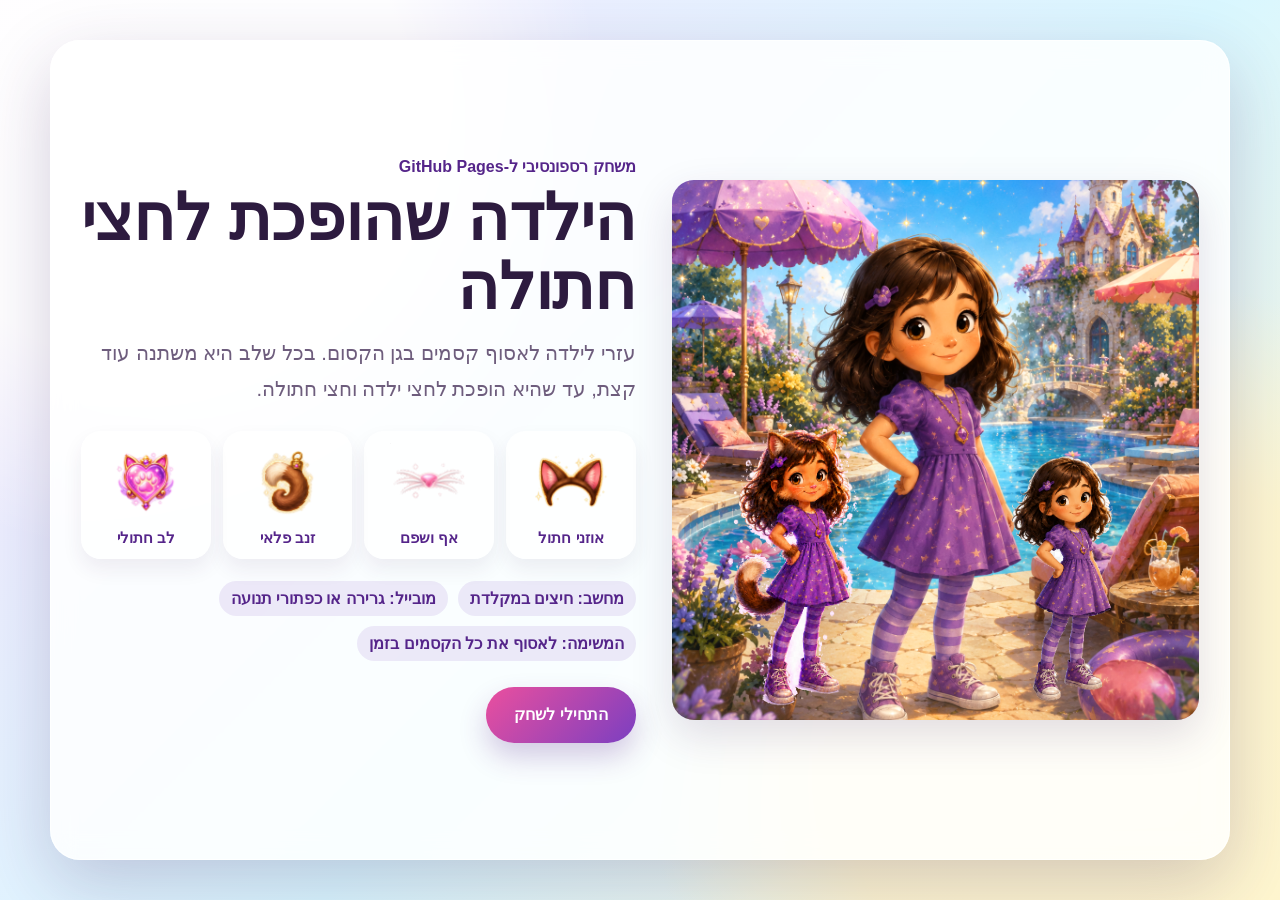
==== cat_girl/game/index.html @ 0f25071b "cat girl game" ====
<!DOCTYPE html>
<html lang="he" dir="rtl">
<head>
  <meta charset="UTF-8" />
  <meta name="viewport" content="width=device-width, initial-scale=1.0" />
  <title>הילדה שהופכת לחצי חתולה</title>
  <link rel="stylesheet" href="style.css" />
</head>
<body>
  <main class="app">
    <section class="screen start-screen is-active" id="startScreen">
      <div class="panel hero-panel">
        <div class="hero-art">
          <img src="assets/background.png" alt="עולם קסום" class="hero-bg" />
          <img src="assets/girl-0.png" alt="הילדה" class="hero-girl hero-girl-left" />
          <img src="assets/girl-4.png" alt="הילדה החצי חתולה" class="hero-girl hero-girl-right" />
        </div>

        <div class="hero-copy">
          <p class="eyebrow">משחק רספונסיבי ל-GitHub Pages</p>
          <h1>הילדה שהופכת לחצי חתולה</h1>
          <p class="lead">
            עזרי לילדה לאסוף קסמים בגן הקסום. בכל שלב היא משתנה עוד קצת,
            עד שהיא הופכת לחצי ילדה וחצי חתולה.
          </p>

          <div class="steps-preview">
            <div class="preview-step"><img src="assets/item-ears.png" alt="אוזניים" /><span>אוזני חתול</span></div>
            <div class="preview-step"><img src="assets/item-whiskers.png" alt="שפם" /><span>אף ושפם</span></div>
            <div class="preview-step"><img src="assets/item-tail.png" alt="זנב" /><span>זנב פלאי</span></div>
            <div class="preview-step"><img src="assets/item-heart.png" alt="לב קסום" /><span>לב חתולי</span></div>
          </div>

          <div class="rules-list">
            <span>מחשב: חיצים במקלדת</span>
            <span>מובייל: גרירה או כפתורי תנועה</span>
            <span>המשימה: לאסוף את כל הקסמים בזמן</span>
          </div>

          <button id="startBtn" class="primary-btn" type="button">התחילי לשחק</button>
        </div>
      </div>
    </section>

    <section class="screen game-screen" id="gameScreen">
      <header class="hud">
        <div class="hud-card">
          <span class="hud-label">שלב</span>
          <strong id="stageLabel">ילדה רגילה</strong>
        </div>
        <div class="hud-card progress-card">
          <span class="hud-label">התקדמות</span>
          <div class="progress-track" id="progressTrack">
            <span class="progress-dot is-active"></span>
            <span class="progress-dot"></span>
            <span class="progress-dot"></span>
            <span class="progress-dot"></span>
            <span class="progress-dot"></span>
          </div>
        </div>
        <div class="hud-card">
          <span class="hud-label">זמן</span>
          <strong id="timeText">90</strong>
        </div>
      </header>

      <section class="board-wrap">
        <div class="board" id="board" aria-label="אזור המשחק">
          <img src="assets/background.png" alt="רקע" class="board-bg" />
          <div class="board-overlay"></div>
          <div class="floating-sparkle s1"></div>
          <div class="floating-sparkle s2"></div>
          <div class="floating-sparkle s3"></div>
          <div class="floating-sparkle s4"></div>

          <div class="story-bubble" id="storyBubble">אספי קודם את אוזני החתול</div>

          <img id="collectible" class="collectible" src="assets/item-ears.png" alt="פריט קסם" />
          <img id="player" class="player" src="assets/girl-0.png" alt="הילדה" />
          <div id="burst" class="burst"></div>
        </div>
      </section>

      <nav class="mobile-controls" aria-label="כפתורי תנועה">
        <button type="button" data-dir="up">למעלה</button>
        <div class="mobile-row">
          <button type="button" data-dir="right">ימינה</button>
          <button type="button" data-dir="left">שמאלה</button>
        </div>
        <button type="button" data-dir="down">למטה</button>
      </nav>
    </section>

    <section class="screen end-screen" id="endScreen">
      <div class="panel end-panel">
        <div class="end-art">
          <img src="assets/background.png" alt="רקע קסום" class="end-bg" />
          <img id="endGirl" src="assets/girl-4.png" alt="הילדה החצי חתולה" class="end-girl" />
        </div>

        <div class="end-copy">
          <p class="eyebrow">כל הכבוד</p>
          <h2 id="endTitle">היא הפכה לחצי חתולה</h2>
          <p id="endText" class="lead small">
            עכשיו היא יכולה להגיד לכולם בחיוך:
            אבא שלה היה חתול ואמא שלה בת אדם.
          </p>
          <button id="restartBtn" class="primary-btn" type="button">לשחק שוב</button>
        </div>
      </div>
    </section>
  </main>

  <script src="script.js"></script>
</body>
</html>
---- cat_girl/game/style.css ----
* {
  box-sizing: border-box;
}

:root {
  --ink: #2d1b3f;
  --muted: #6e5d7d;
  --purple: #7b3fc1;
  --purple-dark: #55258a;
  --pink: #eb4f9e;
  --gold: #ffc94d;
  --panel: rgba(255, 255, 255, 0.84);
  --panel-strong: rgba(255, 255, 255, 0.92);
  --border: rgba(255, 255, 255, 0.75);
  --shadow: 0 24px 70px rgba(63, 35, 94, 0.22);
  --radius: 30px;
}

html,
body {
  min-height: 100%;
  margin: 0;
}

body {
  font-family: Arial, "Noto Sans Hebrew", sans-serif;
  color: var(--ink);
  background:
    radial-gradient(circle at 12% 12%, rgba(255,255,255,0.95) 0 16rem, transparent 28rem),
    radial-gradient(circle at 88% 84%, rgba(255,246,206,0.92) 0 18rem, transparent 30rem),
    linear-gradient(135deg, #fae7ff, #d9f7ff 56%, #fff6dc);
  overflow-x: hidden;
}

button {
  font: inherit;
}

img {
  max-width: 100%;
  display: block;
}

.app {
  width: 100%;
  min-height: 100svh;
  display: grid;
  place-items: center;
  padding: clamp(10px, 2.2vw, 28px);
}

.screen {
  display: none;
  width: min(1180px, 100%);
}

.screen.is-active {
  display: block;
}

.panel {
  display: grid;
  gap: clamp(18px, 4vw, 36px);
  padding: clamp(16px, 3vw, 30px);
  border-radius: var(--radius);
  background: var(--panel);
  border: 1px solid var(--border);
  box-shadow: var(--shadow);
  backdrop-filter: blur(12px);
}

.hero-panel,
.end-panel {
  grid-template-columns: minmax(300px, 0.95fr) minmax(300px, 1fr);
  align-items: center;
  min-height: min(820px, calc(100svh - 24px));
}

.hero-art,
.end-art {
  position: relative;
  min-height: 540px;
  border-radius: calc(var(--radius) - 8px);
  overflow: hidden;
  background: #efe2ff;
  box-shadow: inset 0 0 0 1px rgba(123, 63, 193, 0.08), 0 16px 42px rgba(63, 35, 94, 0.15);
}

.hero-bg,
.end-bg {
  position: absolute;
  inset: 0;
  width: 100%;
  height: 100%;
  object-fit: cover;
  filter: saturate(1.05) brightness(1.02);
}

.hero-art::after,
.end-art::after {
  content: "";
  position: absolute;
  inset: 0;
  background: linear-gradient(to top, rgba(255,255,255,0.1), transparent 35%);
}

.hero-girl,
.end-girl {
  position: absolute;
  bottom: 0;
  z-index: 2;
  filter: drop-shadow(0 14px 24px rgba(33, 15, 53, 0.2));
}

.hero-girl-left {
  right: 4%;
  width: clamp(220px, 40%, 300px);
}

.hero-girl-right {
  left: 2%;
  width: clamp(240px, 46%, 350px);
}

.end-girl {
  right: 50%;
  transform: translateX(50%);
  width: min(78%, 430px);
}

.eyebrow {
  margin: 0 0 8px;
  color: var(--purple-dark);
  font-weight: 900;
}

h1,
h2 {
  margin: 0;
  line-height: 1.08;
}

h1 {
  font-size: clamp(2rem, 5vw, 4.6rem);
}

h2 {
  font-size: clamp(2rem, 4.8vw, 4rem);
}

.lead {
  margin: 14px 0 0;
  color: var(--muted);
  font-size: clamp(1.05rem, 2vw, 1.26rem);
  line-height: 1.75;
}

.lead.small {
  max-width: 36rem;
}

.steps-preview {
  display: grid;
  grid-template-columns: repeat(4, minmax(0, 1fr));
  gap: 12px;
  margin-top: 24px;
}

.preview-step {
  display: grid;
  justify-items: center;
  gap: 8px;
  padding: 12px 10px;
  border-radius: 20px;
  background: rgba(255,255,255,0.72);
  box-shadow: 0 10px 20px rgba(63, 35, 94, 0.08);
}

.preview-step img {
  width: 78px;
  aspect-ratio: 1;
  object-fit: contain;
}

.preview-step span {
  text-align: center;
  font-weight: 800;
  color: var(--purple-dark);
  font-size: 0.95rem;
}

.rules-list {
  display: flex;
  flex-wrap: wrap;
  gap: 10px;
  margin: 22px 0 0;
}

.rules-list span {
  padding: 8px 12px;
  border-radius: 999px;
  background: rgba(123, 63, 193, 0.11);
  color: var(--purple-dark);
  font-weight: 800;
}

.primary-btn {
  margin-top: 26px;
  min-height: 56px;
  border: 0;
  border-radius: 999px;
  padding: 14px 28px;
  background: linear-gradient(135deg, var(--pink), var(--purple));
  color: white;
  font-weight: 900;
  cursor: pointer;
  box-shadow: 0 14px 28px rgba(85, 37, 138, 0.24);
  transition: transform 160ms ease, filter 160ms ease;
}

.primary-btn:hover,
.primary-btn:focus-visible {
  transform: translateY(-1px);
  filter: brightness(1.05);
}

.game-screen {
  width: min(1100px, 100%);
}

.hud {
  display: grid;
  grid-template-columns: 1fr 1.3fr 1fr;
  gap: clamp(8px, 1.8vw, 14px);
  margin-bottom: 12px;
}

.hud-card {
  min-height: 72px;
  display: grid;
  align-content: center;
  justify-items: center;
  padding: 10px 12px;
  border-radius: 20px;
  background: var(--panel-strong);
  box-shadow: 0 12px 24px rgba(63, 35, 94, 0.11);
}

.hud-label {
  color: var(--muted);
  font-size: 0.85rem;
  font-weight: 800;
}

.hud-card strong {
  color: var(--purple-dark);
  font-size: clamp(1rem, 2.2vw, 1.4rem);
}

.progress-track {
  display: flex;
  gap: 9px;
  margin-top: 6px;
}

.progress-dot {
  width: 14px;
  height: 14px;
  border-radius: 999px;
  background: rgba(123, 63, 193, 0.18);
  box-shadow: inset 0 0 0 1px rgba(123, 63, 193, 0.16);
}

.progress-dot.is-active,
.progress-dot.is-done {
  background: linear-gradient(135deg, var(--gold), var(--pink));
  box-shadow: 0 0 0 4px rgba(255, 201, 77, 0.16);
}

.board-wrap {
  position: relative;
}

.board {
  position: relative;
  width: 100%;
  height: min(70svh, 680px);
  min-height: 420px;
  overflow: hidden;
  border-radius: var(--radius);
  border: 8px solid rgba(255,255,255,0.94);
  box-shadow: var(--shadow);
  touch-action: none;
  background: #d9f7ff;
}

.board-bg {
  position: absolute;
  inset: 0;
  width: 100%;
  height: 100%;
  object-fit: cover;
}

.board-overlay {
  position: absolute;
  inset: 0;
  background:
    radial-gradient(circle at top, rgba(255,255,255,0.12), transparent 30%),
    linear-gradient(to bottom, rgba(255,255,255,0.04), rgba(255,255,255,0.12));
}

.story-bubble {
  position: absolute;
  top: 16px;
  right: 50%;
  transform: translateX(50%);
  z-index: 10;
  width: min(90%, 540px);
  padding: 12px 18px;
  border-radius: 999px;
  background: rgba(255,255,255,0.92);
  color: var(--purple-dark);
  font-weight: 900;
  text-align: center;
  box-shadow: 0 12px 28px rgba(63, 35, 94, 0.14);
}

.player,
.collectible {
  position: absolute;
  z-index: 7;
  user-select: none;
  -webkit-user-drag: none;
}

.player {
  width: clamp(116px, 18vw, 182px);
  left: 50%;
  top: 70%;
  transform: translate(-50%, -50%);
  filter: drop-shadow(0 14px 24px rgba(44, 21, 73, 0.24));
}

.collectible {
  width: clamp(76px, 11vw, 110px);
  left: 18%;
  top: 26%;
  transform: translate(-50%, -50%);
  animation: bob 1.5s ease-in-out infinite alternate;
  filter: drop-shadow(0 12px 20px rgba(44, 21, 73, 0.14));
}

.collectible.collected {
  animation: collect 360ms ease forwards;
}

.burst {
  position: absolute;
  width: 140px;
  height: 140px;
  border-radius: 999px;
  background: radial-gradient(circle, rgba(255,255,255,0.85), rgba(255,255,255,0) 70%);
  opacity: 0;
  transform: translate(-50%, -50%) scale(0.2);
  pointer-events: none;
  z-index: 9;
}

.burst.is-active {
  animation: burst 500ms ease forwards;
}

.floating-sparkle {
  position: absolute;
  width: 20px;
  height: 20px;
  background: rgba(255,255,255,0.95);
  clip-path: polygon(50% 0, 63% 37%, 100% 50%, 63% 63%, 50% 100%, 37% 63%, 0 50%, 37% 37%);
  opacity: 0.88;
  filter: drop-shadow(0 0 10px rgba(255,255,255,0.8));
}

.s1 { top: 15%; left: 11%; animation: twinkle 1.4s ease-in-out infinite alternate; }
.s2 { top: 22%; right: 12%; animation: twinkle 1.8s ease-in-out infinite alternate; }
.s3 { bottom: 26%; left: 18%; animation: twinkle 1.6s ease-in-out infinite alternate; }
.s4 { bottom: 18%; right: 19%; animation: twinkle 1.9s ease-in-out infinite alternate; }

.mobile-controls {
  display: none;
  width: min(420px, 100%);
  margin: 12px auto 0;
  gap: 8px;
  justify-items: center;
}

.mobile-row {
  width: 100%;
  display: grid;
  grid-template-columns: 1fr 1fr;
  gap: 8px;
}

.mobile-controls button {
  width: 100%;
  min-height: 48px;
  border: 0;
  border-radius: 999px;
  background: rgba(255,255,255,0.84);
  color: var(--purple-dark);
  font-weight: 900;
  box-shadow: 0 10px 18px rgba(63, 35, 94, 0.12);
}

@keyframes bob {
  from { transform: translate(-50%, -50%) translateY(0); }
  to { transform: translate(-50%, -50%) translateY(-10px); }
}

@keyframes collect {
  to { transform: translate(-50%, -50%) scale(1.45); opacity: 0; }
}

@keyframes burst {
  0% { opacity: 0.9; transform: translate(-50%, -50%) scale(0.2); }
  100% { opacity: 0; transform: translate(-50%, -50%) scale(1.2); }
}

@keyframes twinkle {
  from { transform: scale(0.7) rotate(0deg); opacity: 0.45; }
  to { transform: scale(1.15) rotate(22deg); opacity: 1; }
}

@media (max-width: 900px) {
  .hero-panel,
  .end-panel {
    grid-template-columns: 1fr;
    min-height: auto;
  }

  .hero-art,
  .end-art {
    min-height: 400px;
  }

  .hero-girl-left { right: 4%; width: min(45%, 250px); }
  .hero-girl-right { left: 0; width: min(52%, 290px); }

  .steps-preview {
    grid-template-columns: repeat(2, minmax(0, 1fr));
  }

  .hud {
    grid-template-columns: 1fr;
  }

  .board {
    height: 62svh;
    min-height: 360px;
    border-width: 6px;
  }

  .mobile-controls {
    display: grid;
  }
}

@media (max-width: 520px) {
  .app { padding: 10px; }
  .panel { padding: 14px; border-radius: 22px; }
  .hero-art,
  .end-art { min-height: 330px; }
  .hero-girl-left { width: min(42%, 210px); }
  .hero-girl-right { width: min(50%, 240px); }
  h1 { font-size: clamp(1.8rem, 8vw, 2.7rem); }
  h2 { font-size: clamp(1.8rem, 7vw, 2.7rem); }
  .preview-step img { width: 64px; }
  .board { min-height: 330px; height: 56svh; border-radius: 22px; }
  .story-bubble { border-radius: 20px; font-size: 0.96rem; }
  .progress-dot { width: 12px; height: 12px; }
}

@media (prefers-reduced-motion: reduce) {
  .player,
  .collectible,
  .floating-sparkle,
  .primary-btn {
    transition: none;
    animation: none;
  }
}
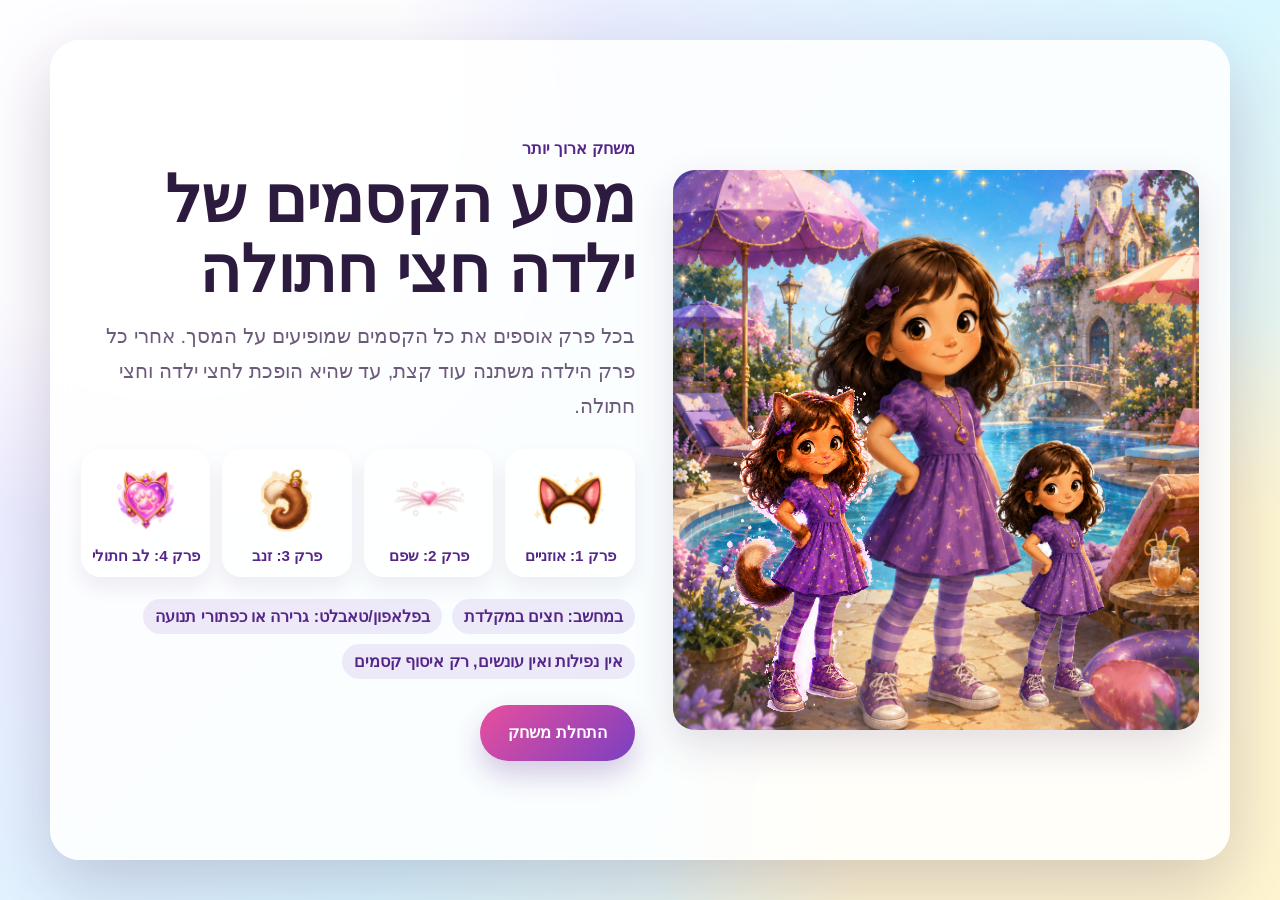
==== commit c649b904: "game" ====
--- a/cat_girl/game/index.html
+++ b/cat_girl/game/index.html
@@ -3,109 +3,114 @@
 <head>
   <meta charset="UTF-8" />
   <meta name="viewport" content="width=device-width, initial-scale=1.0" />
-  <title>הילדה שהופכת לחצי חתולה</title>
+  <title>מסע הקסמים של ילדה חצי חתולה</title>
   <link rel="stylesheet" href="style.css" />
 </head>
 <body>
   <main class="app">
     <section class="screen start-screen is-active" id="startScreen">
-      <div class="panel hero-panel">
-        <div class="hero-art">
-          <img src="assets/background.png" alt="עולם קסום" class="hero-bg" />
-          <img src="assets/girl-0.png" alt="הילדה" class="hero-girl hero-girl-left" />
-          <img src="assets/girl-4.png" alt="הילדה החצי חתולה" class="hero-girl hero-girl-right" />
+      <div class="layout-card start-card">
+        <div class="art-card">
+          <img src="assets/background.png" alt="בריכה קסומה" class="art-bg" />
+          <img src="assets/girl-0.png" alt="הילדה לפני הקסם" class="start-girl girl-human" />
+          <img src="assets/girl-4.png" alt="הילדה אחרי הקסם" class="start-girl girl-cat" />
         </div>
 
-        <div class="hero-copy">
-          <p class="eyebrow">משחק רספונסיבי ל-GitHub Pages</p>
-          <h1>הילדה שהופכת לחצי חתולה</h1>
+        <div class="copy-card">
+          <p class="eyebrow">משחק ארוך יותר</p>
+          <h1>מסע הקסמים של ילדה חצי חתולה</h1>
           <p class="lead">
-            עזרי לילדה לאסוף קסמים בגן הקסום. בכל שלב היא משתנה עוד קצת,
-            עד שהיא הופכת לחצי ילדה וחצי חתולה.
+            בכל פרק אוספים את כל הקסמים שמופיעים על המסך.
+            אחרי כל פרק הילדה משתנה עוד קצת, עד שהיא הופכת לחצי ילדה וחצי חתולה.
           </p>
 
-          <div class="steps-preview">
-            <div class="preview-step"><img src="assets/item-ears.png" alt="אוזניים" /><span>אוזני חתול</span></div>
-            <div class="preview-step"><img src="assets/item-whiskers.png" alt="שפם" /><span>אף ושפם</span></div>
-            <div class="preview-step"><img src="assets/item-tail.png" alt="זנב" /><span>זנב פלאי</span></div>
-            <div class="preview-step"><img src="assets/item-heart.png" alt="לב קסום" /><span>לב חתולי</span></div>
+          <div class="chapter-list">
+            <div><img src="assets/item-ears.png" alt="" /><span>פרק 1: אוזניים</span></div>
+            <div><img src="assets/item-whiskers.png" alt="" /><span>פרק 2: שפם</span></div>
+            <div><img src="assets/item-tail.png" alt="" /><span>פרק 3: זנב</span></div>
+            <div><img src="assets/item-heart.png" alt="" /><span>פרק 4: לב חתולי</span></div>
           </div>
 
-          <div class="rules-list">
-            <span>מחשב: חיצים במקלדת</span>
-            <span>מובייל: גרירה או כפתורי תנועה</span>
-            <span>המשימה: לאסוף את כל הקסמים בזמן</span>
+          <div class="rules">
+            <span>במחשב: חצים במקלדת</span>
+            <span>בפלאפון/טאבלט: גרירה או כפתורי תנועה</span>
+            <span>אין נפילות ואין עונשים, רק איסוף קסמים</span>
           </div>
 
-          <button id="startBtn" class="primary-btn" type="button">התחילי לשחק</button>
+          <button type="button" id="startBtn" class="primary-btn">התחלת משחק</button>
         </div>
       </div>
     </section>
 
     <section class="screen game-screen" id="gameScreen">
-      <header class="hud">
-        <div class="hud-card">
-          <span class="hud-label">שלב</span>
-          <strong id="stageLabel">ילדה רגילה</strong>
+      <header class="topbar">
+        <div class="stat">
+          <span>פרק</span>
+          <strong id="chapterText">1 / 4</strong>
         </div>
-        <div class="hud-card progress-card">
-          <span class="hud-label">התקדמות</span>
-          <div class="progress-track" id="progressTrack">
-            <span class="progress-dot is-active"></span>
-            <span class="progress-dot"></span>
-            <span class="progress-dot"></span>
-            <span class="progress-dot"></span>
-            <span class="progress-dot"></span>
+
+        <div class="stat wide">
+          <span id="chapterName">אוספים אוזניים</span>
+          <div class="bar">
+            <div class="bar-fill" id="barFill"></div>
           </div>
         </div>
-        <div class="hud-card">
-          <span class="hud-label">זמן</span>
-          <strong id="timeText">90</strong>
+
+        <div class="stat">
+          <span>נאסף</span>
+          <strong id="scoreText">0 / 5</strong>
         </div>
       </header>
 
-      <section class="board-wrap">
+      <section class="game-panel">
         <div class="board" id="board" aria-label="אזור המשחק">
-          <img src="assets/background.png" alt="רקע" class="board-bg" />
-          <div class="board-overlay"></div>
-          <div class="floating-sparkle s1"></div>
-          <div class="floating-sparkle s2"></div>
-          <div class="floating-sparkle s3"></div>
-          <div class="floating-sparkle s4"></div>
+          <img src="assets/background.png" alt="" class="board-bg" />
+          <div class="board-shade"></div>
 
-          <div class="story-bubble" id="storyBubble">אספי קודם את אוזני החתול</div>
+          <div class="message" id="message">אספי את כל אוזני החתול</div>
 
-          <img id="collectible" class="collectible" src="assets/item-ears.png" alt="פריט קסם" />
+          <div class="sparkle sparkle-one"></div>
+          <div class="sparkle sparkle-two"></div>
+          <div class="sparkle sparkle-three"></div>
+          <div class="sparkle sparkle-four"></div>
+
           <img id="player" class="player" src="assets/girl-0.png" alt="הילדה" />
-          <div id="burst" class="burst"></div>
+
+          <div class="level-complete" id="levelComplete">
+            <div>
+              <h2 id="levelTitle">יופי</h2>
+              <p id="levelText">הילדה השתנתה עוד קצת.</p>
+              <button type="button" id="continueBtn" class="primary-btn small">המשך</button>
+            </div>
+          </div>
         </div>
+
+        <nav class="move-controls" aria-label="כפתורי תנועה">
+          <button type="button" data-dir="up">למעלה</button>
+          <div class="move-row">
+            <button type="button" data-dir="right">ימינה</button>
+            <button type="button" data-dir="left">שמאלה</button>
+          </div>
+          <button type="button" data-dir="down">למטה</button>
+        </nav>
       </section>
-
-      <nav class="mobile-controls" aria-label="כפתורי תנועה">
-        <button type="button" data-dir="up">למעלה</button>
-        <div class="mobile-row">
-          <button type="button" data-dir="right">ימינה</button>
-          <button type="button" data-dir="left">שמאלה</button>
-        </div>
-        <button type="button" data-dir="down">למטה</button>
-      </nav>
     </section>
 
     <section class="screen end-screen" id="endScreen">
-      <div class="panel end-panel">
-        <div class="end-art">
-          <img src="assets/background.png" alt="רקע קסום" class="end-bg" />
-          <img id="endGirl" src="assets/girl-4.png" alt="הילדה החצי חתולה" class="end-girl" />
+      <div class="layout-card end-card">
+        <div class="art-card">
+          <img src="assets/background.png" alt="בריכה קסומה" class="art-bg" />
+          <img src="assets/girl-4.png" alt="הילדה חצי חתולה" class="end-girl" />
         </div>
 
-        <div class="end-copy">
-          <p class="eyebrow">כל הכבוד</p>
-          <h2 id="endTitle">היא הפכה לחצי חתולה</h2>
-          <p id="endText" class="lead small">
-            עכשיו היא יכולה להגיד לכולם בחיוך:
-            אבא שלה היה חתול ואמא שלה בת אדם.
+        <div class="copy-card">
+          <p class="eyebrow">הקסם הושלם</p>
+          <h2>היא הפכה לחצי ילדה וחצי חתולה</h2>
+          <p class="lead">
+            עכשיו היא יכולה להסביר לילדים בחיוך:
+            אבא שלה היה חתול, ואמא שלה בת אדם.
           </p>
-          <button id="restartBtn" class="primary-btn" type="button">לשחק שוב</button>
+          <button type="button" id="againBtn" class="primary-btn">לשחק שוב</button>
         </div>
       </div>
     </section>
--- a/cat_girl/game/style.css
+++ b/cat_girl/game/style.css
@@ -3,16 +3,15 @@
 }
 
 :root {
-  --ink: #2d1b3f;
-  --muted: #6e5d7d;
+  --ink: #2d1a3f;
+  --muted: #6c5b7a;
   --purple: #7b3fc1;
   --purple-dark: #55258a;
-  --pink: #eb4f9e;
-  --gold: #ffc94d;
-  --panel: rgba(255, 255, 255, 0.84);
-  --panel-strong: rgba(255, 255, 255, 0.92);
-  --border: rgba(255, 255, 255, 0.75);
-  --shadow: 0 24px 70px rgba(63, 35, 94, 0.22);
+  --pink: #e84f9d;
+  --gold: #ffc94c;
+  --panel: rgba(255, 255, 255, 0.86);
+  --panel-strong: rgba(255, 255, 255, 0.94);
+  --shadow: 0 24px 70px rgba(57, 28, 88, 0.22);
   --radius: 30px;
 }
 
@@ -26,9 +25,9 @@
   font-family: Arial, "Noto Sans Hebrew", sans-serif;
   color: var(--ink);
   background:
-    radial-gradient(circle at 12% 12%, rgba(255,255,255,0.95) 0 16rem, transparent 28rem),
-    radial-gradient(circle at 88% 84%, rgba(255,246,206,0.92) 0 18rem, transparent 30rem),
-    linear-gradient(135deg, #fae7ff, #d9f7ff 56%, #fff6dc);
+    radial-gradient(circle at 12% 10%, rgba(255, 255, 255, 0.95) 0 16rem, transparent 28rem),
+    radial-gradient(circle at 88% 86%, rgba(255, 246, 208, 0.95) 0 18rem, transparent 30rem),
+    linear-gradient(135deg, #fae7ff, #d9f7ff 58%, #fff4d8);
   overflow-x: hidden;
 }
 
@@ -37,8 +36,8 @@
 }
 
 img {
+  display: block;
   max-width: 100%;
-  display: block;
 }
 
 .app {
@@ -58,74 +57,66 @@
   display: block;
 }
 
-.panel {
-  display: grid;
-  gap: clamp(18px, 4vw, 36px);
+.layout-card {
+  display: grid;
+  grid-template-columns: minmax(300px, 0.95fr) minmax(300px, 1fr);
+  gap: clamp(18px, 4vw, 38px);
+  align-items: center;
+  min-height: min(820px, calc(100svh - 24px));
   padding: clamp(16px, 3vw, 30px);
   border-radius: var(--radius);
   background: var(--panel);
-  border: 1px solid var(--border);
+  border: 1px solid rgba(255, 255, 255, 0.75);
   box-shadow: var(--shadow);
   backdrop-filter: blur(12px);
 }
 
-.hero-panel,
-.end-panel {
-  grid-template-columns: minmax(300px, 0.95fr) minmax(300px, 1fr);
-  align-items: center;
-  min-height: min(820px, calc(100svh - 24px));
-}
-
-.hero-art,
-.end-art {
+.art-card {
   position: relative;
-  min-height: 540px;
+  min-height: 560px;
+  overflow: hidden;
   border-radius: calc(var(--radius) - 8px);
-  overflow: hidden;
-  background: #efe2ff;
-  box-shadow: inset 0 0 0 1px rgba(123, 63, 193, 0.08), 0 16px 42px rgba(63, 35, 94, 0.15);
-}
-
-.hero-bg,
-.end-bg {
+  background: #d9f7ff;
+  box-shadow: inset 0 0 0 1px rgba(123, 63, 193, 0.09), 0 16px 42px rgba(57, 28, 88, 0.14);
+}
+
+.art-bg {
   position: absolute;
   inset: 0;
   width: 100%;
   height: 100%;
   object-fit: cover;
-  filter: saturate(1.05) brightness(1.02);
-}
-
-.hero-art::after,
-.end-art::after {
+}
+
+.art-card::after {
   content: "";
   position: absolute;
   inset: 0;
-  background: linear-gradient(to top, rgba(255,255,255,0.1), transparent 35%);
-}
-
-.hero-girl,
+  background: linear-gradient(to top, rgba(255, 255, 255, 0.12), transparent 36%);
+}
+
+.start-girl,
 .end-girl {
   position: absolute;
   bottom: 0;
   z-index: 2;
-  filter: drop-shadow(0 14px 24px rgba(33, 15, 53, 0.2));
-}
-
-.hero-girl-left {
+  filter: drop-shadow(0 14px 24px rgba(36, 18, 54, 0.24));
+}
+
+.girl-human {
   right: 4%;
-  width: clamp(220px, 40%, 300px);
-}
-
-.hero-girl-right {
-  left: 2%;
-  width: clamp(240px, 46%, 350px);
+  width: min(46%, 300px);
+}
+
+.girl-cat {
+  left: 0;
+  width: min(54%, 360px);
 }
 
 .end-girl {
+  width: min(78%, 430px);
   right: 50%;
   transform: translateX(50%);
-  width: min(78%, 430px);
 }
 
 .eyebrow {
@@ -155,48 +146,45 @@
   line-height: 1.75;
 }
 
-.lead.small {
-  max-width: 36rem;
-}
-
-.steps-preview {
+.chapter-list {
   display: grid;
   grid-template-columns: repeat(4, minmax(0, 1fr));
   gap: 12px;
   margin-top: 24px;
 }
 
-.preview-step {
+.chapter-list div {
   display: grid;
   justify-items: center;
   gap: 8px;
+  min-height: 128px;
   padding: 12px 10px;
   border-radius: 20px;
-  background: rgba(255,255,255,0.72);
-  box-shadow: 0 10px 20px rgba(63, 35, 94, 0.08);
-}
-
-.preview-step img {
+  background: rgba(255, 255, 255, 0.72);
+  box-shadow: 0 10px 20px rgba(57, 28, 88, 0.08);
+}
+
+.chapter-list img {
   width: 78px;
-  aspect-ratio: 1;
+  height: 78px;
   object-fit: contain;
 }
 
-.preview-step span {
+.chapter-list span {
   text-align: center;
+  color: var(--purple-dark);
   font-weight: 800;
-  color: var(--purple-dark);
   font-size: 0.95rem;
 }
 
-.rules-list {
+.rules {
   display: flex;
   flex-wrap: wrap;
   gap: 10px;
-  margin: 22px 0 0;
-}
-
-.rules-list span {
+  margin-top: 22px;
+}
+
+.rules span {
   padding: 8px 12px;
   border-radius: 999px;
   background: rgba(123, 63, 193, 0.11);
@@ -205,19 +193,25 @@
 }
 
 .primary-btn {
+  min-height: 56px;
   margin-top: 26px;
-  min-height: 56px;
+  padding: 14px 28px;
   border: 0;
   border-radius: 999px;
-  padding: 14px 28px;
   background: linear-gradient(135deg, var(--pink), var(--purple));
-  color: white;
+  color: #fff;
   font-weight: 900;
   cursor: pointer;
   box-shadow: 0 14px 28px rgba(85, 37, 138, 0.24);
   transition: transform 160ms ease, filter 160ms ease;
 }
 
+.primary-btn.small {
+  min-height: 48px;
+  margin-top: 12px;
+  padding: 12px 22px;
+}
+
 .primary-btn:hover,
 .primary-btn:focus-visible {
   transform: translateY(-1px);
@@ -228,14 +222,14 @@
   width: min(1100px, 100%);
 }
 
-.hud {
-  display: grid;
-  grid-template-columns: 1fr 1.3fr 1fr;
+.topbar {
+  display: grid;
+  grid-template-columns: 0.85fr 1.4fr 0.85fr;
   gap: clamp(8px, 1.8vw, 14px);
   margin-bottom: 12px;
 }
 
-.hud-card {
+.stat {
   min-height: 72px;
   display: grid;
   align-content: center;
@@ -243,55 +237,49 @@
   padding: 10px 12px;
   border-radius: 20px;
   background: var(--panel-strong);
-  box-shadow: 0 12px 24px rgba(63, 35, 94, 0.11);
-}
-
-.hud-label {
+  box-shadow: 0 12px 24px rgba(57, 28, 88, 0.11);
+}
+
+.stat span {
   color: var(--muted);
   font-size: 0.85rem;
   font-weight: 800;
-}
-
-.hud-card strong {
+  text-align: center;
+}
+
+.stat strong {
   color: var(--purple-dark);
   font-size: clamp(1rem, 2.2vw, 1.4rem);
 }
 
-.progress-track {
-  display: flex;
-  gap: 9px;
-  margin-top: 6px;
-}
-
-.progress-dot {
-  width: 14px;
-  height: 14px;
+.bar {
+  width: min(100%, 360px);
+  height: 12px;
+  margin-top: 8px;
+  overflow: hidden;
   border-radius: 999px;
-  background: rgba(123, 63, 193, 0.18);
-  box-shadow: inset 0 0 0 1px rgba(123, 63, 193, 0.16);
-}
-
-.progress-dot.is-active,
-.progress-dot.is-done {
-  background: linear-gradient(135deg, var(--gold), var(--pink));
-  box-shadow: 0 0 0 4px rgba(255, 201, 77, 0.16);
-}
-
-.board-wrap {
-  position: relative;
+  background: rgba(123, 63, 193, 0.16);
+}
+
+.bar-fill {
+  height: 100%;
+  width: 0%;
+  border-radius: inherit;
+  background: linear-gradient(90deg, var(--gold), var(--pink), var(--purple));
+  transition: width 220ms ease;
 }
 
 .board {
   position: relative;
   width: 100%;
   height: min(70svh, 680px);
-  min-height: 420px;
+  min-height: 430px;
   overflow: hidden;
   border-radius: var(--radius);
-  border: 8px solid rgba(255,255,255,0.94);
+  border: 8px solid rgba(255, 255, 255, 0.94);
+  background: #d9f7ff;
   box-shadow: var(--shadow);
   touch-action: none;
-  background: #d9f7ff;
 }
 
 .board-bg {
@@ -302,76 +290,95 @@
   object-fit: cover;
 }
 
-.board-overlay {
+.board-shade {
   position: absolute;
   inset: 0;
   background:
-    radial-gradient(circle at top, rgba(255,255,255,0.12), transparent 30%),
-    linear-gradient(to bottom, rgba(255,255,255,0.04), rgba(255,255,255,0.12));
-}
-
-.story-bubble {
-  position: absolute;
-  top: 16px;
+    radial-gradient(circle at top, rgba(255,255,255,0.14), transparent 30%),
+    linear-gradient(to bottom, rgba(255,255,255,0.02), rgba(255,255,255,0.12));
+}
+
+.message {
+  position: absolute;
+  z-index: 12;
+  top: 14px;
   right: 50%;
   transform: translateX(50%);
-  z-index: 10;
-  width: min(90%, 540px);
+  width: min(90%, 560px);
   padding: 12px 18px;
   border-radius: 999px;
-  background: rgba(255,255,255,0.92);
+  background: rgba(255, 255, 255, 0.94);
   color: var(--purple-dark);
   font-weight: 900;
   text-align: center;
-  box-shadow: 0 12px 28px rgba(63, 35, 94, 0.14);
+  box-shadow: 0 12px 28px rgba(57, 28, 88, 0.14);
 }
 
 .player,
 .collectible {
   position: absolute;
-  z-index: 7;
   user-select: none;
   -webkit-user-drag: none;
 }
 
 .player {
-  width: clamp(116px, 18vw, 182px);
+  z-index: 8;
+  width: clamp(118px, 18vw, 184px);
   left: 50%;
-  top: 70%;
+  top: 72%;
   transform: translate(-50%, -50%);
   filter: drop-shadow(0 14px 24px rgba(44, 21, 73, 0.24));
 }
 
+.player.is-changing {
+  animation: changePulse 420ms ease;
+}
+
 .collectible {
-  width: clamp(76px, 11vw, 110px);
-  left: 18%;
-  top: 26%;
+  z-index: 7;
+  width: clamp(64px, 9.5vw, 98px);
   transform: translate(-50%, -50%);
+  object-fit: contain;
+  filter: drop-shadow(0 12px 18px rgba(44, 21, 73, 0.16));
   animation: bob 1.5s ease-in-out infinite alternate;
-  filter: drop-shadow(0 12px 20px rgba(44, 21, 73, 0.14));
 }
 
 .collectible.collected {
-  animation: collect 360ms ease forwards;
-}
-
-.burst {
-  position: absolute;
-  width: 140px;
-  height: 140px;
-  border-radius: 999px;
-  background: radial-gradient(circle, rgba(255,255,255,0.85), rgba(255,255,255,0) 70%);
-  opacity: 0;
-  transform: translate(-50%, -50%) scale(0.2);
+  animation: collect 320ms ease forwards;
   pointer-events: none;
-  z-index: 9;
-}
-
-.burst.is-active {
-  animation: burst 500ms ease forwards;
-}
-
-.floating-sparkle {
+}
+
+.level-complete {
+  position: absolute;
+  inset: 0;
+  z-index: 30;
+  display: none;
+  place-items: center;
+  padding: 18px;
+  background: rgba(45, 26, 63, 0.18);
+  backdrop-filter: blur(4px);
+}
+
+.level-complete.is-visible {
+  display: grid;
+}
+
+.level-complete > div {
+  width: min(92%, 460px);
+  padding: 22px;
+  border-radius: 26px;
+  background: rgba(255, 255, 255, 0.94);
+  text-align: center;
+  box-shadow: var(--shadow);
+}
+
+.level-complete p {
+  color: var(--muted);
+  font-size: 1.08rem;
+  line-height: 1.55;
+}
+
+.sparkle {
   position: absolute;
   width: 20px;
   height: 20px;
@@ -381,12 +388,12 @@
   filter: drop-shadow(0 0 10px rgba(255,255,255,0.8));
 }
 
-.s1 { top: 15%; left: 11%; animation: twinkle 1.4s ease-in-out infinite alternate; }
-.s2 { top: 22%; right: 12%; animation: twinkle 1.8s ease-in-out infinite alternate; }
-.s3 { bottom: 26%; left: 18%; animation: twinkle 1.6s ease-in-out infinite alternate; }
-.s4 { bottom: 18%; right: 19%; animation: twinkle 1.9s ease-in-out infinite alternate; }
-
-.mobile-controls {
+.sparkle-one { top: 16%; left: 11%; animation: twinkle 1.4s ease-in-out infinite alternate; }
+.sparkle-two { top: 24%; right: 12%; animation: twinkle 1.8s ease-in-out infinite alternate; }
+.sparkle-three { bottom: 28%; left: 18%; animation: twinkle 1.6s ease-in-out infinite alternate; }
+.sparkle-four { bottom: 18%; right: 20%; animation: twinkle 1.9s ease-in-out infinite alternate; }
+
+.move-controls {
   display: none;
   width: min(420px, 100%);
   margin: 12px auto 0;
@@ -394,22 +401,22 @@
   justify-items: center;
 }
 
-.mobile-row {
+.move-row {
   width: 100%;
   display: grid;
   grid-template-columns: 1fr 1fr;
   gap: 8px;
 }
 
-.mobile-controls button {
+.move-controls button {
   width: 100%;
   min-height: 48px;
   border: 0;
   border-radius: 999px;
-  background: rgba(255,255,255,0.84);
+  background: rgba(255, 255, 255, 0.84);
   color: var(--purple-dark);
   font-weight: 900;
-  box-shadow: 0 10px 18px rgba(63, 35, 94, 0.12);
+  box-shadow: 0 10px 18px rgba(57, 28, 88, 0.12);
 }
 
 @keyframes bob {
@@ -421,71 +428,125 @@
   to { transform: translate(-50%, -50%) scale(1.45); opacity: 0; }
 }
 
-@keyframes burst {
-  0% { opacity: 0.9; transform: translate(-50%, -50%) scale(0.2); }
-  100% { opacity: 0; transform: translate(-50%, -50%) scale(1.2); }
+@keyframes changePulse {
+  0% { transform: translate(-50%, -50%) scale(1); filter: drop-shadow(0 14px 24px rgba(44, 21, 73, 0.24)); }
+  50% { transform: translate(-50%, -50%) scale(1.08); filter: drop-shadow(0 0 24px rgba(255, 226, 90, 0.9)); }
+  100% { transform: translate(-50%, -50%) scale(1); filter: drop-shadow(0 14px 24px rgba(44, 21, 73, 0.24)); }
 }
 
 @keyframes twinkle {
-  from { transform: scale(0.7) rotate(0deg); opacity: 0.45; }
-  to { transform: scale(1.15) rotate(22deg); opacity: 1; }
-}
-
-@media (max-width: 900px) {
-  .hero-panel,
-  .end-panel {
+  from { transform: scale(0.72) rotate(0deg); opacity: 0.45; }
+  to { transform: scale(1.16) rotate(22deg); opacity: 1; }
+}
+
+@media (max-width: 920px) {
+  .layout-card {
     grid-template-columns: 1fr;
     min-height: auto;
   }
 
-  .hero-art,
-  .end-art {
+  .art-card {
     min-height: 400px;
   }
 
-  .hero-girl-left { right: 4%; width: min(45%, 250px); }
-  .hero-girl-right { left: 0; width: min(52%, 290px); }
-
-  .steps-preview {
+  .chapter-list {
     grid-template-columns: repeat(2, minmax(0, 1fr));
   }
 
-  .hud {
+  .topbar {
     grid-template-columns: 1fr;
+  }
+
+  .stat {
+    min-height: 58px;
   }
 
   .board {
     height: 62svh;
-    min-height: 360px;
+    min-height: 370px;
     border-width: 6px;
   }
 
-  .mobile-controls {
+  .move-controls {
     display: grid;
   }
 }
 
-@media (max-width: 520px) {
-  .app { padding: 10px; }
-  .panel { padding: 14px; border-radius: 22px; }
-  .hero-art,
-  .end-art { min-height: 330px; }
-  .hero-girl-left { width: min(42%, 210px); }
-  .hero-girl-right { width: min(50%, 240px); }
-  h1 { font-size: clamp(1.8rem, 8vw, 2.7rem); }
-  h2 { font-size: clamp(1.8rem, 7vw, 2.7rem); }
-  .preview-step img { width: 64px; }
-  .board { min-height: 330px; height: 56svh; border-radius: 22px; }
-  .story-bubble { border-radius: 20px; font-size: 0.96rem; }
-  .progress-dot { width: 12px; height: 12px; }
+@media (max-width: 540px) {
+  .app {
+    padding: 10px;
+  }
+
+  .layout-card {
+    padding: 14px;
+    border-radius: 22px;
+  }
+
+  .art-card {
+    min-height: 330px;
+  }
+
+  .girl-human {
+    width: min(43%, 210px);
+  }
+
+  .girl-cat {
+    width: min(52%, 250px);
+  }
+
+  .end-girl {
+    width: min(78%, 300px);
+  }
+
+  h1 {
+    font-size: clamp(1.8rem, 8vw, 2.7rem);
+  }
+
+  h2 {
+    font-size: clamp(1.8rem, 7vw, 2.7rem);
+  }
+
+  .lead {
+    font-size: 1rem;
+    line-height: 1.6;
+  }
+
+  .chapter-list img {
+    width: 62px;
+    height: 62px;
+  }
+
+  .chapter-list div {
+    min-height: 112px;
+  }
+
+  .board {
+    height: 56svh;
+    min-height: 330px;
+    border-radius: 22px;
+  }
+
+  .message {
+    border-radius: 20px;
+    font-size: 0.94rem;
+  }
+
+  .player {
+    width: clamp(104px, 28vw, 142px);
+  }
+
+  .collectible {
+    width: clamp(54px, 15vw, 74px);
+  }
 }
 
 @media (prefers-reduced-motion: reduce) {
-  .player,
   .collectible,
-  .floating-sparkle,
-  .primary-btn {
+  .sparkle,
+  .player.is-changing,
+  .primary-btn,
+  .bar-fill {
+    animation: none;
     transition: none;
-    animation: none;
-  }
-}
+  }
+}
